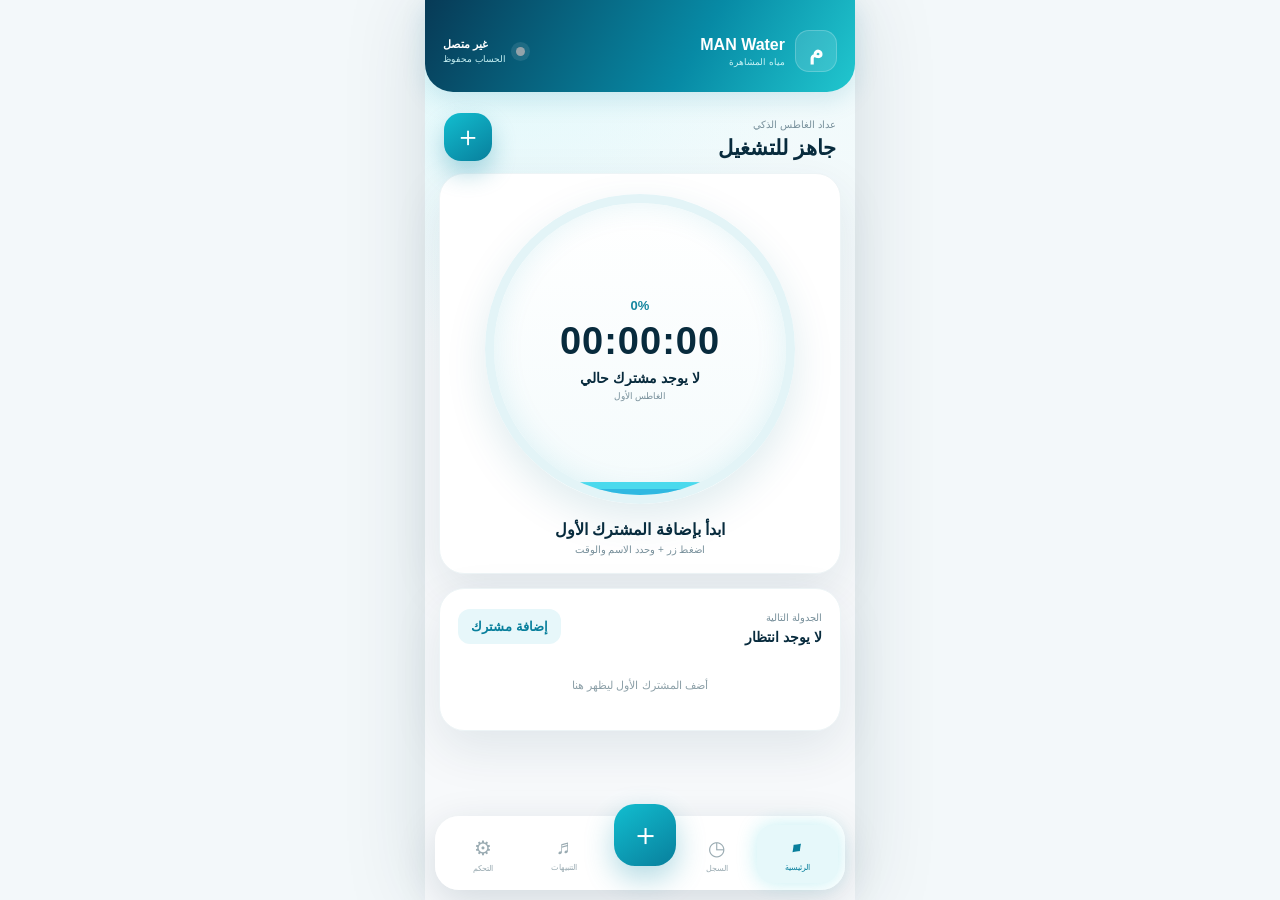
==== man-water-app/app/src/main/assets/index.html @ b2522446 "Build MAN Water Android v2 with native background timer" ====
<!doctype html><html lang="ar" dir="rtl"><head><meta charset="utf-8"><meta name="viewport" content="width=device-width,initial-scale=1,maximum-scale=1,user-scalable=no"><meta name="theme-color" content="#087f9c"><title>MAN Water</title><link rel="stylesheet" href="app.css"></head><body>
<div class="appShell">
  <header><div class="mark"><span>م</span><div><b>MAN Water</b><small>مياه المشاهرة</small></div></div><div class="connection"><i id="onlineDot"></i><div><b id="connectionText">جاري الفحص</b><small id="syncText">الحساب محفوظ</small></div></div></header>

  <main>
    <section id="homePage" class="page active">
      <div class="hero"><div><small>عداد الغاطس الذكي</small><h1 id="heroTitle">جاهز للتشغيل</h1></div><button class="addFloat" onclick="openAdd()" aria-label="إضافة مشترك">＋</button></div>
      <section class="meterCard">
        <div class="meter" id="meter"><div class="water" id="water"><div class="wave one"></div><div class="wave two"></div></div><div class="meterContent"><span id="progressText">0%</span><strong id="timerText">00:00:00</strong><small id="currentName">لا يوجد مشترك حالي</small><em id="currentPump">الغاطس الأول</em></div></div>
        <div class="timerActions" id="timerActions"><button class="pause" id="pauseBtn" onclick="togglePause()">Ⅱ إيقاف مؤقت</button><button class="finish" onclick="finishTimer()">■ إنهاء</button></div>
        <div class="startHint" id="startHint"><b>ابدأ بإضافة المشترك الأول</b><small>اضغط زر + وحدد الاسم والوقت</small></div>
      </section>
      <section class="queueCard"><div class="sectionTitle"><div><small>الجدولة التالية</small><b id="queueCount">لا يوجد انتظار</b></div><button onclick="openAdd()">إضافة مشترك</button></div><div id="queueList" class="queueList"></div></section>
    </section>

    <section id="historyPage" class="page"><div class="pageHead"><div><small>سجل العمليات</small><h2>المشتركون المنتهون</h2></div><span id="historyCount">0</span></div><div id="historyList" class="historyList"></div></section>

    <section id="settingsPage" class="page"><div class="pageHead"><div><small>لوحة التحكم</small><h2>الإعدادات والمزامنة</h2></div><span class="gear">⚙</span></div>
      <section class="settingsCard accountCard"><div class="settingRow"><span class="settingIcon account">●</span><div><b>حساب العامل</b><small id="accountLabel">غير مسجل</small></div><button onclick="openLogin()" id="loginButton">تسجيل الدخول</button></div><div class="syncLine"><i id="settingsDot"></i><span id="settingsConnection">غير متصل</span><b id="pendingCount">0 بانتظار المزامنة</b></div></section>
      <section class="settingsCard"><div class="settingRow clickable" onclick="chooseRingtone()"><span class="settingIcon bell">♪</span><div><b>نغمة التنبيه</b><small id="ringtoneLabel">نغمة الجهاز المحددة</small></div><label class="switch" onclick="event.stopPropagation()"><input id="soundEnabled" type="checkbox" checked onchange="saveSettings()"><span></span></label></div><div class="settingRow clickable" onclick="openNotificationSettings()"><span class="settingIcon notify">!</span><div><b>الإشعارات المنبثقة</b><small>تظهر بجانب الساعة وخلفية الهاتف</small></div><label class="switch" onclick="event.stopPropagation()"><input id="notificationEnabled" type="checkbox" checked onchange="saveSettings()"><span></span></label></div><div class="settingRow"><span class="settingIcon priority">↑</span><div><b>أولوية الإشعار</b><small>حدد قوة ظهور التنبيه</small></div><select id="notificationPriority" onchange="saveSettings()"><option value="high">عالية</option><option value="normal">عادية</option><option value="silent">صامتة</option></select></div></section>
      <section class="settingsCard"><div class="sectionTitle"><div><small>أوقات التنبيه</small><b>تنبيهات متعددة قابلة للتعديل</b></div><button onclick="addAlertRule()">＋ تنبيه</button></div><div id="alertRules"></div></section>
      <button class="batteryBtn" onclick="openNotificationSettings()">ضبط صلاحيات الإشعارات والبطارية</button>
    </section>
  </main>

  <nav><button class="active" data-page="homePage" onclick="showPage(this)"><span class="dropIcon">♦</span><small>الرئيسية</small></button><button data-page="historyPage" onclick="showPage(this)"><span>◷</span><small>السجل</small></button><button class="centerAdd" onclick="openAdd()"><span>＋</span></button><button data-page="settingsPage" onclick="showPage(this)"><span>♬</span><small>التنبيهات</small></button><button data-page="settingsPage" onclick="showPage(this)"><span>⚙</span><small>التحكم</small></button></nav>
</div>

<div id="addModal" class="modal"><form class="sheet" onsubmit="saveQueue(event)"><div class="sheetHandle"></div><div class="sheetTitle"><div><small>جدولة جديدة</small><b id="addTitle">إضافة مشترك</b></div><button type="button" onclick="closeModal('addModal')">×</button></div><input id="editQueueId" type="hidden"><label>اسم المشترك<input id="subscriberInput" required placeholder="اكتب الاسم هنا"></label><div class="timeGrid"><label>الوقت بالدقائق<input id="minutesInput" type="number" min="1" max="600" value="10" required></label><label>الغاطس<select id="pumpInput"><option>الغاطس الأول</option><option>الغاطس الثاني</option></select></label></div><div class="quickTimes"><button type="button" onclick="setMinutes(5)">5</button><button type="button" onclick="setMinutes(10)">10</button><button type="button" onclick="setMinutes(15)">15</button><button type="button" onclick="setMinutes(30)">30</button><button type="button" onclick="setMinutes(60)">60</button></div><button class="primary" type="submit">حفظ في الجدولة</button></form></div>
<div id="loginModal" class="modal"><form class="sheet" onsubmit="doLogin(event)"><div class="sheetHandle"></div><div class="sheetTitle"><div><small>اتصال آمن مرة واحدة</small><b>تسجيل حساب العامل</b></div><button type="button" onclick="closeModal('loginModal')">×</button></div><label>اسم المستخدم<input id="usernameInput" required autocomplete="username"></label><label>كلمة المرور<input id="passwordInput" type="password" required autocomplete="current-password"></label><button class="primary" type="submit">تسجيل وربط الجهاز</button><small id="loginMessage"></small></form></div>
<div id="detailModal" class="modal"><div class="sheet"><div class="sheetHandle"></div><div class="sheetTitle"><div><small>تفاصيل المشترك</small><b id="detailName"></b></div><button onclick="closeModal('detailModal')">×</button></div><div id="detailBody" class="detailBody"></div></div></div>
<script src="app.js"></script></body></html>
---- man-water-app/app/src/main/assets/app.css ----
:root{--ink:#082b3d;--muted:#78909b;--blue:#087f9c;--cyan:#12bed0;--sky:#e9f8fb;--paper:#fff;--danger:#e95162;--shadow:0 18px 50px #07374a18}*{box-sizing:border-box}html,body{margin:0;min-height:100%;font-family:Tahoma,Arial,sans-serif;background:#f3f8fa;color:var(--ink)}body{overscroll-behavior:none}.appShell{min-height:100vh;padding-bottom:94px;background:radial-gradient(circle at 12% 0,#bff5fa55,transparent 35%),linear-gradient(#effbfc,#f7f9fb 42%)}header{height:92px;padding:24px 18px 14px;display:flex;align-items:center;justify-content:space-between;background:linear-gradient(120deg,#073a56,#078aa5 62%,#21c7cf);color:#fff;border-radius:0 0 28px 28px;box-shadow:0 8px 25px #087f9c25}.mark,.connection{display:flex;align-items:center;gap:10px}.mark>span{width:42px;height:42px;border-radius:14px;display:grid;place-items:center;background:#ffffff20;border:1px solid #ffffff35;font-size:23px;font-weight:900}.mark b,.mark small,.connection b,.connection small{display:block}.mark small,.connection small{font-size:9px;color:#c9f3f6;margin-top:3px}.connection{text-align:left}.connection i,.syncLine i{width:9px;height:9px;border-radius:50%;background:#94a3aa;box-shadow:0 0 0 5px #ffffff19}.connection i.online,.syncLine i.online{background:#56ee91;box-shadow:0 0 10px #65ff9e}.connection b{font-size:11px}main{padding:18px 14px}.page{display:none;animation:pageIn .25s ease}.page.active{display:block}@keyframes pageIn{from{opacity:0;transform:translateY(7px)}to{opacity:1;transform:none}}.hero,.pageHead,.sectionTitle{display:flex;align-items:center;justify-content:space-between}.hero{padding:3px 5px 12px}.hero small,.pageHead small,.sectionTitle small{color:var(--muted);font-size:10px}.hero h1,.pageHead h2{margin:4px 0 0;font-size:21px}.addFloat{width:48px;height:48px;border:0;border-radius:17px;background:linear-gradient(145deg,var(--cyan),var(--blue));color:#fff;font-size:28px;box-shadow:0 12px 25px #078aa550;transition:.15s}.addFloat:active{transform:scale(.92)}.meterCard,.queueCard,.settingsCard{background:var(--paper);border-radius:25px;padding:18px;box-shadow:var(--shadow);border:1px solid #edf4f6}.meterCard{text-align:center}.meter{position:relative;width:min(73vw,310px);aspect-ratio:1;margin:2px auto 16px;border:9px solid #e3f4f7;border-radius:50%;overflow:hidden;background:linear-gradient(#fff,#f4fbfc);box-shadow:inset 0 0 30px #0b9ab61c,0 15px 40px #0b6a8020}.water{position:absolute;left:-8%;bottom:-3%;width:116%;height:0;background:linear-gradient(180deg,#23c7e4,#0879c8 70%,#07509a);transition:height .8s cubic-bezier(.2,.75,.25,1)}.wave{position:absolute;width:210%;height:45px;left:-55%;top:-22px;border-radius:44%;background:#43d9ed;animation:wave 5s linear infinite;opacity:.95}.wave.two{top:-15px;background:#1b9ed9;opacity:.55;animation-duration:7s;animation-direction:reverse}@keyframes wave{to{transform:rotate(360deg)}}.meterContent{position:absolute;inset:0;display:flex;flex-direction:column;align-items:center;justify-content:center;z-index:2;text-shadow:0 1px 10px #fff}.meterContent span{font-size:13px;color:#1687a0;font-weight:800}.meterContent strong{font-size:38px;direction:ltr;letter-spacing:1px;margin:7px 0}.meterContent small{font-size:14px;font-weight:800;max-width:80%;overflow:hidden;text-overflow:ellipsis;white-space:nowrap}.meterContent em{font-style:normal;font-size:9px;color:var(--muted);margin-top:5px}.timerActions{display:none;grid-template-columns:1fr 1fr;gap:10px}.timerActions.show{display:grid}.timerActions button{height:48px;border:0;border-radius:14px;font-weight:800}.timerActions .pause{background:#e6f7fb;color:#087f9c}.timerActions .finish{background:#fff0f2;color:var(--danger)}.startHint b,.startHint small{display:block}.startHint small{color:var(--muted);font-size:10px;margin-top:5px}.queueCard{margin-top:14px}.sectionTitle b{display:block;margin-top:4px;font-size:14px}.sectionTitle>button{border:0;background:#e7f7fa;color:var(--blue);padding:10px 13px;border-radius:12px;font-weight:800}.queueList,.historyList{display:grid;gap:9px;margin-top:14px}.queueItem,.historyItem{display:flex;align-items:center;gap:12px;padding:12px;border-radius:16px;background:#f7fafb;border:1px solid #edf3f5}.queueNumber{width:35px;height:35px;display:grid;place-items:center;border-radius:12px;background:#def5f8;color:var(--blue);font-weight:900}.queueItem>div:nth-child(2),.historyItem>div{flex:1;min-width:0}.queueItem b,.queueItem small,.historyItem b,.historyItem small{display:block}.queueItem small,.historyItem small{font-size:9px;color:var(--muted);margin-top:4px}.queueActions{display:flex;gap:5px}.queueActions button{border:0;border-radius:9px;padding:7px;background:#e8f4f7;color:var(--blue)}.queueActions .delete{background:#ffeaed;color:var(--danger)}.empty{padding:20px;text-align:center;color:#8da0a8;font-size:11px}.pageHead{padding:5px 5px 15px}.pageHead>span{width:42px;height:42px;display:grid;place-items:center;border-radius:14px;background:#e1f6f9;color:var(--blue);font-weight:900}.historyItem{background:#fff;box-shadow:0 8px 25px #07374a0d;padding:15px}.historyItem>span{width:42px;height:42px;border-radius:50%;display:grid;place-items:center;background:linear-gradient(145deg,#d9f8fb,#b8eaf2);color:#077c96;font-weight:900}.historyItem>em{font-style:normal;color:#0c8b71;font-size:10px}.settingsCard{padding:7px 15px;margin-bottom:12px;border-radius:20px}.settingRow{display:flex;align-items:center;gap:12px;padding:14px 2px;border-bottom:1px solid #edf2f4}.settingRow:last-child{border:0}.settingRow.clickable:active{background:#f5fafb}.settingRow>div{flex:1}.settingRow b,.settingRow small{display:block}.settingRow small{color:var(--muted);font-size:9px;margin-top:4px}.settingIcon{width:39px;height:39px;border-radius:13px;display:grid;place-items:center;background:#ddf5f8;color:var(--blue);font-weight:900}.settingIcon.bell{background:#e6ecff;color:#536dda}.settingIcon.notify{background:#fff0dc;color:#d88411}.settingIcon.priority{background:#e5f8ee;color:#178f60}.settingRow>button{border:0;background:#e4f6f9;color:var(--blue);padding:9px 11px;border-radius:10px}.settingRow select{border:0;background:#eef6f8;padding:9px;border-radius:10px;color:var(--ink)}.switch{width:50px;height:28px;position:relative}.switch input{display:none}.switch span{position:absolute;inset:0;border-radius:20px;background:#ccd6da;transition:.2s}.switch span:after{content:"";position:absolute;width:22px;height:22px;top:3px;right:3px;border-radius:50%;background:#fff;box-shadow:0 2px 8px #0002;transition:.2s}.switch input:checked+span{background:var(--cyan)}.switch input:checked+span:after{transform:translateX(-22px)}.syncLine{display:flex;align-items:center;gap:9px;background:#f4f9fa;padding:10px;border-radius:12px;margin:5px 0 9px;font-size:10px}.syncLine b{margin-right:auto;color:var(--muted)}.alertRule{display:grid;grid-template-columns:1fr 72px 37px;align-items:center;gap:8px;padding:11px 0;border-top:1px solid #edf2f4}.alertRule input{width:100%;border:1px solid #d8e6ea;padding:9px;border-radius:10px}.alertRule button{border:0;background:#ffedf0;color:var(--danger);height:36px;border-radius:10px}.batteryBtn{width:100%;height:46px;border:0;border-radius:14px;background:#0c3447;color:#fff;font-weight:800}nav{position:fixed;z-index:20;left:10px;right:10px;bottom:10px;height:74px;border-radius:24px;background:#ffffffed;box-shadow:0 12px 40px #052b3d25;display:grid;grid-template-columns:1fr 1fr 72px 1fr 1fr;align-items:center;padding:7px;backdrop-filter:blur(16px)}nav button{border:0;background:transparent;color:#9aabb2;height:58px;border-radius:16px;display:flex;flex-direction:column;align-items:center;justify-content:center;gap:4px}nav button>span{font-size:20px}nav button small{font-size:8px}nav button.active{color:var(--blue);background:#e6f8fa;box-shadow:0 0 20px #1bc4d344}nav .centerAdd{height:62px;width:62px;border-radius:21px;transform:translateY(-19px);background:linear-gradient(145deg,var(--cyan),var(--blue));color:#fff;box-shadow:0 12px 30px #078aa550}nav .centerAdd span{font-size:31px}.dropIcon{transform:rotate(45deg)}.modal{position:fixed;z-index:100;inset:0;background:#052d3c99;display:none;align-items:end;backdrop-filter:blur(5px)}.modal.open{display:flex;animation:fade .18s}.sheet{width:100%;max-height:92vh;overflow:auto;background:#fff;border-radius:28px 28px 0 0;padding:12px 18px 26px;animation:sheetUp .25s ease}@keyframes sheetUp{from{transform:translateY(100%)}to{transform:none}}@keyframes fade{from{opacity:0}}.sheetHandle{width:45px;height:5px;border-radius:5px;background:#d7e1e5;margin:0 auto 15px}.sheetTitle{display:flex;justify-content:space-between;align-items:center;margin-bottom:17px}.sheetTitle b,.sheetTitle small{display:block}.sheetTitle small{font-size:9px;color:var(--muted);margin-bottom:4px}.sheetTitle b{font-size:19px}.sheetTitle>button{border:0;width:38px;height:38px;border-radius:50%;background:#eef3f5;font-size:22px}.sheet label{display:block;font-size:11px;font-weight:800;margin:11px 0}.sheet input,.sheet select{width:100%;height:48px;border:1px solid #d7e6ea;border-radius:13px;padding:0 13px;margin-top:7px;background:#fbfdfe;font:inherit}.timeGrid{display:grid;grid-template-columns:1fr 1fr;gap:10px}.quickTimes{display:grid;grid-template-columns:repeat(5,1fr);gap:6px;margin:12px 0}.quickTimes button{height:39px;border:0;border-radius:11px;background:#e8f7f9;color:var(--blue);font-weight:800}.primary{width:100%;height:50px;border:0;border-radius:15px;background:linear-gradient(135deg,var(--cyan),var(--blue));color:#fff;font-weight:900;margin-top:8px}.detailBody{display:grid;grid-template-columns:1fr 1fr;gap:9px}.detailBody article{padding:13px;background:#f4f9fa;border-radius:13px}.detailBody small,.detailBody b{display:block}.detailBody small{color:var(--muted);font-size:9px;margin-bottom:5px}.detailBody .wide{grid-column:1/-1}#loginMessage{display:block;text-align:center;color:var(--danger);margin-top:10px}@media(min-width:600px){body{display:grid;place-items:center}.appShell{width:430px;min-height:100vh;box-shadow:0 0 80px #062b3d22}nav{left:calc(50% - 205px);right:calc(50% - 205px)}.modal{align-items:center;justify-content:center}.sheet{width:430px;border-radius:28px}}
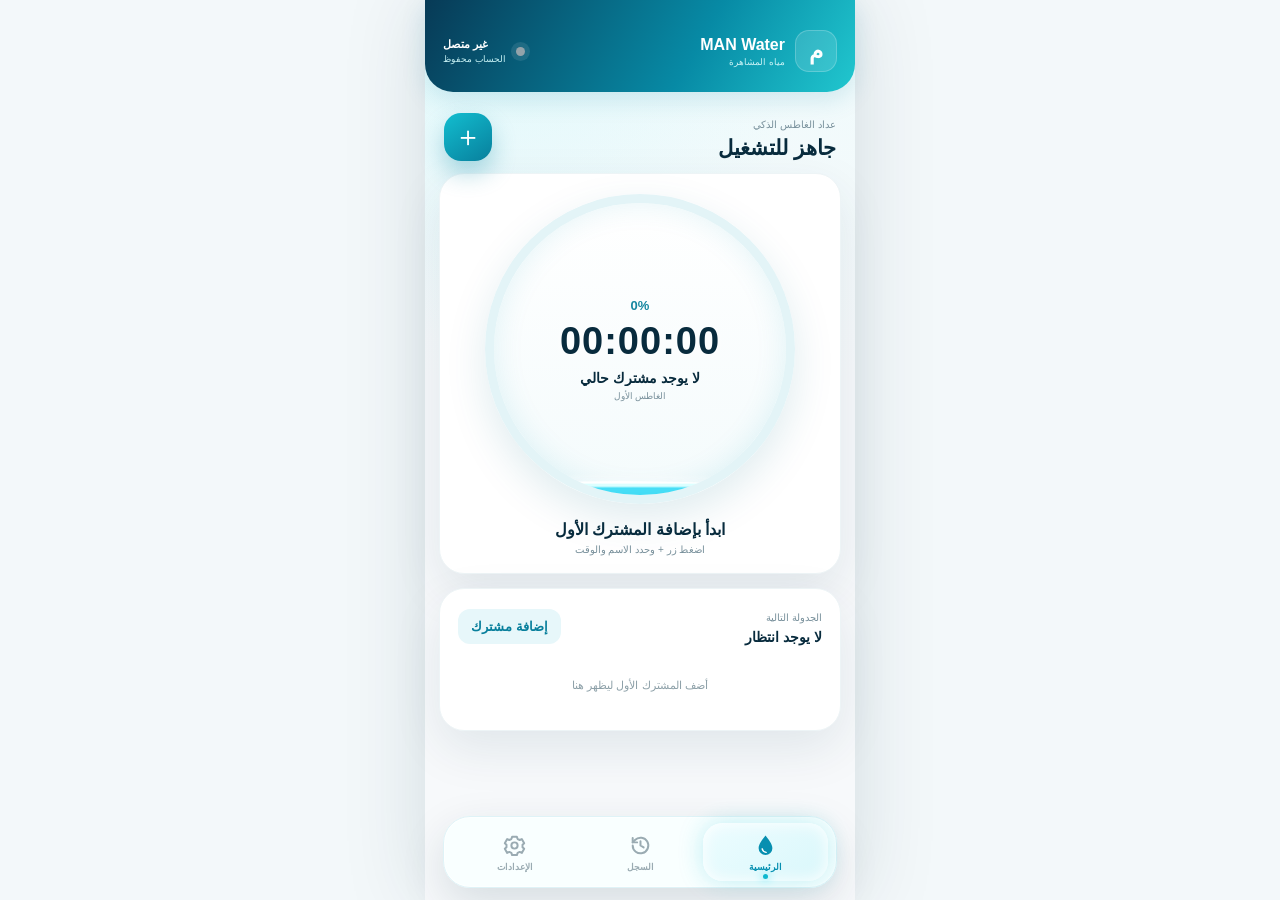
==== commit 41d63894: "Match bottom navigation to three-tab reference" ====
--- a/man-water-app/app/src/main/assets/index.html
+++ b/man-water-app/app/src/main/assets/index.html
@@ -23,10 +23,14 @@
     </section>
   </main>
 
-  <nav><button class="active" data-page="homePage" onclick="showPage(this)"><span class="dropIcon">♦</span><small>الرئيسية</small></button><button data-page="historyPage" onclick="showPage(this)"><span>◷</span><small>السجل</small></button><button class="centerAdd" onclick="openAdd()"><span>＋</span></button><button data-page="settingsPage" onclick="showPage(this)"><span>♬</span><small>التنبيهات</small></button><button data-page="settingsPage" onclick="showPage(this)"><span>⚙</span><small>التحكم</small></button></nav>
+  <nav aria-label="القائمة الرئيسية">
+    <button class="active" data-page="homePage" onclick="showPage(this)"><span class="navIcon"><svg viewBox="0 0 24 24"><path d="M12 2.4C9.2 6.3 5.4 10.3 5.4 14.6a6.6 6.6 0 0 0 13.2 0C18.6 10.3 14.8 6.3 12 2.4Z"/><path class="navDetail" d="M8.8 15.2c.5 2 1.8 3.1 3.8 3.4"/></svg></span><small>الرئيسية</small></button>
+    <button data-page="historyPage" onclick="showPage(this)"><span class="navIcon"><svg viewBox="0 0 24 24"><path class="navStroke" d="M4.5 12a7.5 7.5 0 1 0 2.2-5.3L4.5 9"/><path class="navStroke" d="M4.5 4.7V9h4.3M12 7.8V12l3 1.8"/></svg></span><small>السجل</small></button>
+    <button data-page="settingsPage" onclick="showPage(this)"><span class="navIcon"><svg viewBox="0 0 24 24"><path class="navStroke" d="M9.7 3.7h4.6l.7 2.1 2 .9 2-.9 2.3 4-1.6 1.5v2.3l1.6 1.5-2.3 4-2-.9-2 .9-.7 2.1H9.7L9 19.1l-2-.9-2 .9-2.3-4 1.6-1.5v-2.3L2.7 9.8l2.3-4 2 .9 2-.9.7-2.1Z"/><circle class="navStroke" cx="12" cy="12" r="3"/></svg></span><small>الإعدادات</small></button>
+  </nav>
 </div>
 
 <div id="addModal" class="modal"><form class="sheet" onsubmit="saveQueue(event)"><div class="sheetHandle"></div><div class="sheetTitle"><div><small>جدولة جديدة</small><b id="addTitle">إضافة مشترك</b></div><button type="button" onclick="closeModal('addModal')">×</button></div><input id="editQueueId" type="hidden"><label>اسم المشترك<input id="subscriberInput" required placeholder="اكتب الاسم هنا"></label><div class="timeGrid"><label>الوقت بالدقائق<input id="minutesInput" type="number" min="1" max="600" value="10" required></label><label>الغاطس<select id="pumpInput"><option>الغاطس الأول</option><option>الغاطس الثاني</option></select></label></div><div class="quickTimes"><button type="button" onclick="setMinutes(5)">5</button><button type="button" onclick="setMinutes(10)">10</button><button type="button" onclick="setMinutes(15)">15</button><button type="button" onclick="setMinutes(30)">30</button><button type="button" onclick="setMinutes(60)">60</button></div><button class="primary" type="submit">حفظ في الجدولة</button></form></div>
 <div id="loginModal" class="modal"><form class="sheet" onsubmit="doLogin(event)"><div class="sheetHandle"></div><div class="sheetTitle"><div><small>اتصال آمن مرة واحدة</small><b>تسجيل حساب العامل</b></div><button type="button" onclick="closeModal('loginModal')">×</button></div><label>اسم المستخدم<input id="usernameInput" required autocomplete="username"></label><label>كلمة المرور<input id="passwordInput" type="password" required autocomplete="current-password"></label><button class="primary" type="submit">تسجيل وربط الجهاز</button><small id="loginMessage"></small></form></div>
 <div id="detailModal" class="modal"><div class="sheet"><div class="sheetHandle"></div><div class="sheetTitle"><div><small>تفاصيل المشترك</small><b id="detailName"></b></div><button onclick="closeModal('detailModal')">×</button></div><div id="detailBody" class="detailBody"></div></div></div>
-<script src="app.js"></script></body></html>
+<link rel="stylesheet" href="visual-fixes.css"><script src="app.js"></script></body></html>
--- a/man-water-app/app/src/main/assets/visual-fixes.css
+++ b/man-water-app/app/src/main/assets/visual-fixes.css
@@ -0,0 +1,2 @@
+/* MAN Water v2.0.1 natural water and 3-tab navigation */
+.water{left:-2%;bottom:-1%;width:104%;background:linear-gradient(180deg,#24cef0 0%,#0795d7 40%,#0873bf 74%,#07539c 100%);filter:saturate(1.08);box-shadow:inset 0 18px 26px #76efff42,inset 0 -22px 38px #064f9b55}.water:after{content:"";position:absolute;z-index:3;inset:5px 5% auto;height:30px;background:radial-gradient(ellipse at 10% 4%,#fff 0 2px,#ffffff66 3px,transparent 5px),radial-gradient(ellipse at 30% 10%,#fff 0 3px,transparent 5px),radial-gradient(ellipse at 55% 1%,#fff 0 2px,transparent 4px),radial-gradient(ellipse at 79% 12%,#fff 0 3px,transparent 5px);opacity:.76;animation:foamDrift 4.8s ease-in-out infinite alternate;pointer-events:none}.wave{z-index:2;width:150%;height:34px;left:-25%;top:-17px;border-radius:48% 52% 44% 56%/68% 65% 35% 32%;background:linear-gradient(180deg,#fff 0 7%,#ddffff 8% 15%,#49daf2 21% 58%,#19bde5 100%);box-shadow:0 -3px 7px #fff9,0 5px 10px #0aaad855;opacity:.96;animation:waterGlide 5.2s ease-in-out infinite alternate;transform:translate3d(-3%,0,0)}.wave.two{z-index:1;width:145%;height:30px;left:-20%;top:-11px;border-radius:54% 46% 58% 42%/62% 70% 30% 38%;background:linear-gradient(180deg,#eaffffcc,#17aee0 45%,#078dcc);box-shadow:none;opacity:.58;animation:waterGlideBack 6.6s ease-in-out infinite alternate}@keyframes waterGlide{0%{transform:translate3d(-5%,2px,0) scaleY(.88)}50%{transform:translate3d(0,-2px,0) scaleY(1.08)}100%{transform:translate3d(5%,1px,0) scaleY(.94)}}@keyframes waterGlideBack{0%{transform:translate3d(5%,-1px,0) scaleY(1.06)}100%{transform:translate3d(-5%,3px,0) scaleY(.9)}}@keyframes foamDrift{to{transform:translateX(10px);opacity:.92}}nav{left:18px;right:18px;bottom:12px;height:72px;border:1px solid #dff3f7;border-radius:27px;background:#f9ffffed;box-shadow:0 16px 45px #052b3d22,0 0 0 1px #ffffffb8 inset;grid-template-columns:repeat(3,1fr);padding:6px 8px;backdrop-filter:blur(18px)}nav button{position:relative;height:58px;border-radius:20px;gap:3px;transition:color .2s,background .2s,transform .15s,box-shadow .2s}nav button:active{transform:scale(.94)}nav button small{font-size:9px;font-weight:700}.navIcon{width:27px;height:27px;display:grid;place-items:center}.navIcon svg{width:25px;height:25px;overflow:visible;fill:currentColor}.navIcon .navStroke{fill:none;stroke:currentColor;stroke-width:1.9;stroke-linecap:round;stroke-linejoin:round}.navIcon .navDetail{fill:none;stroke:#fff;stroke-width:1.4;stroke-linecap:round}nav button.active{color:#078fb0;background:linear-gradient(145deg,#edfdff,#d9f7fb);box-shadow:0 0 24px #19bed344,inset 0 0 16px #fff}nav button.active:after{content:"";position:absolute;bottom:2px;width:5px;height:5px;border-radius:50%;background:#0db8cf;box-shadow:0 0 10px #00d9ed}@media(min-width:600px){nav{left:calc(50% - 197px);right:calc(50% - 197px)}}
